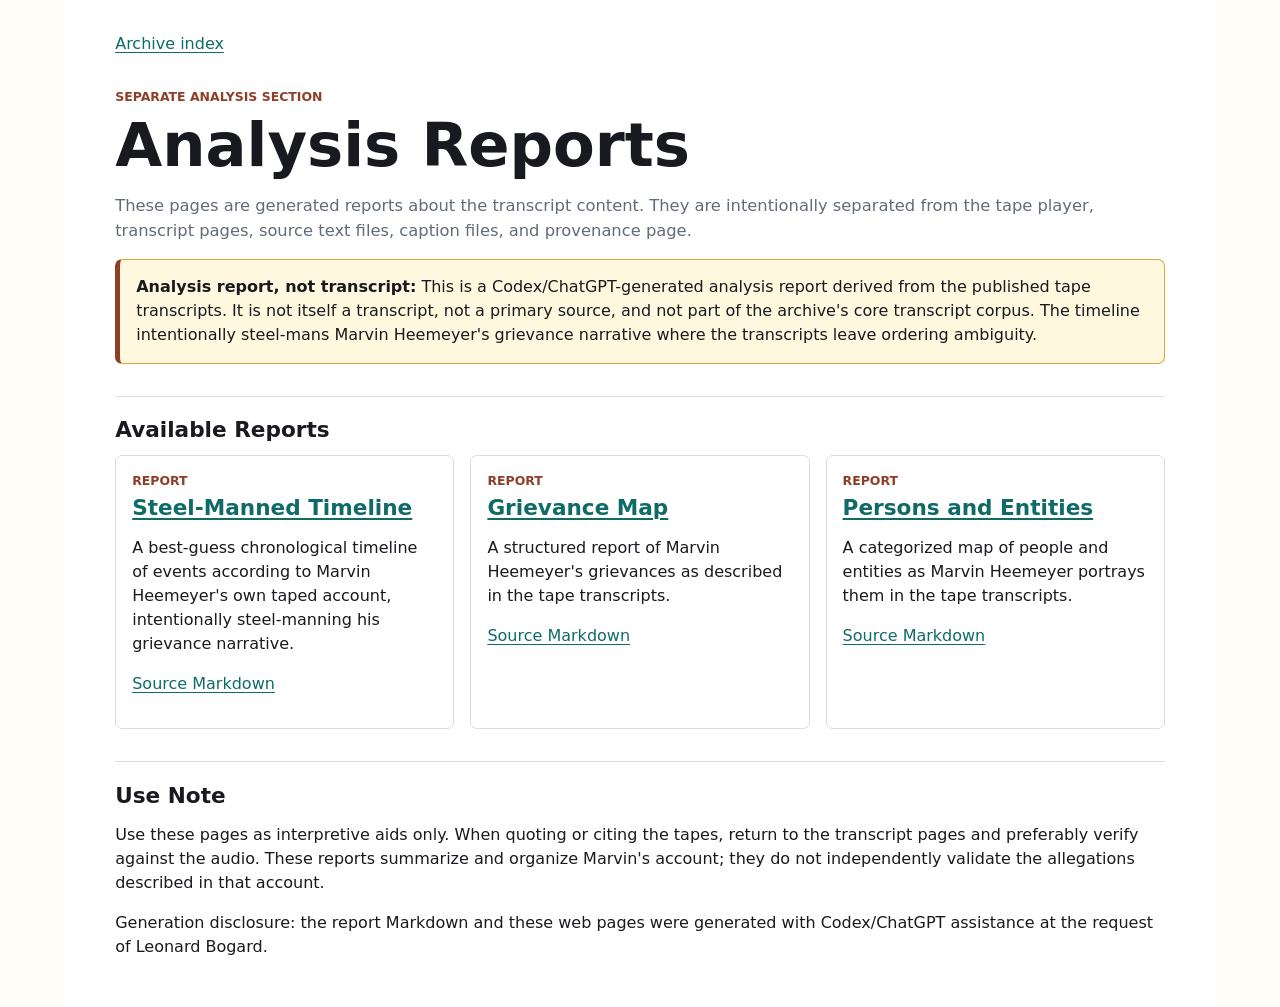
==== analysis/index.html @ ad07985a "Add Codex/ChatGPT Analysis/Report" ====
<!doctype html>
<html lang="en">
<head>
  <meta charset="utf-8">
  <meta name="viewport" content="width=device-width, initial-scale=1">
  <title>Killdozer Tapes - Analysis Reports</title>
  <meta name="description" content="Separate Codex/ChatGPT-generated analysis reports based on the Killdozer tape transcripts.">
  <link rel="stylesheet" href="../styles.css">
  <script type="application/ld+json">{"@context": "https://schema.org", "@type": "CollectionPage", "name": "Killdozer Tapes Analysis Reports", "description": "Separate Codex/ChatGPT-generated analysis reports based on the Killdozer tape transcripts.", "creator": "Codex/ChatGPT with Leonard Bogard", "hasPart": ["timeline.html", "grievances.html", "persons-entities.html"]}</script>
</head>
<body class="transcript-page analysis-page">
  <main class="transcript-document provenance-document analysis-document">
    <nav class="crumbs"><a href="../index.html">Archive index</a></nav>
    <header>
      <p class="eyebrow">Separate analysis section</p>
      <h1>Analysis Reports</h1>
      <p class="lede">These pages are generated reports about the transcript content. They are intentionally separated from the tape player, transcript pages, source text files, caption files, and provenance page.</p>
    </header>
    <aside class="analysis-warning" aria-label="Analysis report notice">
      <strong>Analysis report, not transcript:</strong> This is a Codex/ChatGPT-generated analysis report derived from the published tape transcripts. It is not itself a transcript, not a primary source, and not part of the archive&#x27;s core transcript corpus. The timeline intentionally steel-mans Marvin Heemeyer&#x27;s grievance narrative where the transcripts leave ordering ambiguity.
    </aside>
    <section>
      <h2>Available Reports</h2>
      <div class="analysis-card-grid">
        <article class="analysis-card">
        <p class="eyebrow">Report</p>
        <h2><a href="timeline.html">Steel-Manned Timeline</a></h2>
        <p>A best-guess chronological timeline of events according to Marvin Heemeyer&#x27;s own taped account, intentionally steel-manning his grievance narrative.</p>
        <p><a href="marvin-timeline.md">Source Markdown</a></p>
      </article>
<article class="analysis-card">
        <p class="eyebrow">Report</p>
        <h2><a href="grievances.html">Grievance Map</a></h2>
        <p>A structured report of Marvin Heemeyer&#x27;s grievances as described in the tape transcripts.</p>
        <p><a href="marvin-grievances.md">Source Markdown</a></p>
      </article>
<article class="analysis-card">
        <p class="eyebrow">Report</p>
        <h2><a href="persons-entities.html">Persons and Entities</a></h2>
        <p>A categorized map of people and entities as Marvin Heemeyer portrays them in the tape transcripts.</p>
        <p><a href="marvin-persons-entities.md">Source Markdown</a></p>
      </article>
      </div>
    </section>
    <section>
      <h2>Use Note</h2>
      <p>Use these pages as interpretive aids only. When quoting or citing the tapes, return to the transcript pages and preferably verify against the audio. These reports summarize and organize Marvin's account; they do not independently validate the allegations described in that account.</p>
      <p>Generation disclosure: the report Markdown and these web pages were generated with Codex/ChatGPT assistance at the request of Leonard Bogard.</p>
    </section>
  </main>
</body>
</html>
---- styles.css ----
:root {
  color-scheme: light;
  --ink: #181a1f;
  --muted: #626b78;
  --line: #d8dde5;
  --paper: #f7f5ef;
  --panel: #ffffff;
  --accent: #0f6b68;
  --accent-2: #8f3f28;
  --mark: #f5d36c;
  --shadow: 0 18px 55px rgba(26, 31, 39, 0.12);
}

* {
  box-sizing: border-box;
}

html {
  scroll-behavior: smooth;
}

body {
  margin: 0;
  background: var(--paper);
  color: var(--ink);
  font-family: Inter, ui-sans-serif, system-ui, -apple-system, BlinkMacSystemFont, "Segoe UI", sans-serif;
  line-height: 1.5;
}

a {
  color: var(--accent);
  text-decoration-thickness: 0.08em;
  text-underline-offset: 0.16em;
}

button,
input {
  font: inherit;
}

.skip-link {
  left: 1rem;
  position: absolute;
  top: -4rem;
}

.skip-link:focus {
  top: 1rem;
  z-index: 10;
}

.archive-shell {
  min-height: 100vh;
}

.mast {
  align-items: end;
  background: linear-gradient(180deg, #fffaf0 0%, #ece8dc 100%);
  border-bottom: 1px solid var(--line);
  display: grid;
  gap: 2rem;
  grid-template-columns: minmax(0, 1fr) auto;
  padding: 3rem clamp(1rem, 4vw, 4rem) 2rem;
}

.eyebrow {
  color: var(--accent-2);
  font-size: 0.78rem;
  font-weight: 800;
  letter-spacing: 0;
  margin: 0 0 0.45rem;
  text-transform: uppercase;
}

h1,
h2 {
  letter-spacing: 0;
  line-height: 1.05;
  margin: 0;
}

h1 {
  font-size: clamp(2.4rem, 7vw, 5.8rem);
}

h2 {
  font-size: 1.6rem;
}

.mast-copy,
.lede {
  color: var(--muted);
  font-size: 1.02rem;
  max-width: 62rem;
}

.provenance-callout {
  border-left: 4px solid var(--accent-2);
  color: var(--ink);
  margin-top: 1rem;
  padding-left: 1rem;
}

.mast-links {
  margin-top: 1rem;
}

.archive-stats {
  display: grid;
  gap: 0.75rem;
  grid-template-columns: repeat(3, minmax(7rem, 1fr));
  margin: 0;
}

.archive-stats div {
  border-left: 3px solid var(--accent);
  padding-left: 0.8rem;
}

.archive-stats dt {
  color: var(--muted);
  font-size: 0.8rem;
}

.archive-stats dd {
  font-size: 1.55rem;
  font-weight: 800;
  margin: 0;
}

.workbench {
  display: grid;
  grid-template-columns: minmax(18rem, 23rem) minmax(0, 1fr);
  min-height: 72vh;
}

.rail {
  background: #23272f;
  color: #f4f0e8;
  padding: 1rem;
}

.search-box {
  margin-bottom: 1rem;
}

.search-box label {
  display: block;
  font-size: 0.8rem;
  font-weight: 800;
  margin-bottom: 0.4rem;
}

.search-box input {
  background: #ffffff;
  border: 1px solid transparent;
  border-radius: 6px;
  color: var(--ink);
  min-height: 2.75rem;
  padding: 0.7rem 0.8rem;
  width: 100%;
}

.recording-list {
  display: grid;
  gap: 0.55rem;
}

.recording-card {
  background: rgba(255, 255, 255, 0.07);
  border: 1px solid rgba(255, 255, 255, 0.12);
  border-radius: 7px;
  color: inherit;
  cursor: pointer;
  min-height: 4.2rem;
  padding: 0.75rem;
  text-align: left;
  width: 100%;
}

.recording-card.active,
.recording-card:focus-visible {
  background: #fff;
  color: var(--ink);
  outline: 2px solid var(--mark);
  outline-offset: 2px;
}

.recording-title,
.recording-meta {
  display: block;
}

.recording-title {
  font-weight: 800;
}

.recording-meta {
  color: currentColor;
  font-size: 0.82rem;
  opacity: 0.74;
}

.reader {
  display: grid;
  grid-template-rows: auto auto auto minmax(0, 1fr);
  min-width: 0;
}

.reader-head {
  align-items: start;
  background: var(--panel);
  border-bottom: 1px solid var(--line);
  display: grid;
  gap: 1rem;
  grid-template-columns: minmax(0, 1fr) auto;
  padding: 1.3rem clamp(1rem, 3vw, 2rem);
}

.muted {
  color: var(--muted);
}

.resource-row {
  align-items: center;
  display: flex;
  flex-wrap: wrap;
  gap: 0.55rem;
}

.resource-row a {
  background: #edf4f3;
  border: 1px solid #c7dcda;
  border-radius: 999px;
  color: #063f3d;
  font-size: 0.86rem;
  font-weight: 800;
  padding: 0.42rem 0.7rem;
  text-decoration: none;
}

.unpublished-resource,
.unpublished-artifact {
  color: var(--muted);
  font-size: 0.86rem;
}

.unpublished-resource {
  background: #f4f1ed;
  border: 1px dashed #cfc6ba;
  border-radius: 999px;
  display: inline-flex;
  font-weight: 800;
  padding: 0.42rem 0.7rem;
}

.player-panel {
  background: #101317;
  padding: 1rem clamp(1rem, 3vw, 2rem);
}

audio {
  display: block;
  width: 100%;
}

.progress-line {
  background: rgba(255, 255, 255, 0.16);
  height: 0.3rem;
  margin-top: 0.8rem;
  overflow: hidden;
}

#progress-fill {
  background: var(--mark);
  display: block;
  height: 100%;
  width: 0;
}

.toolbar {
  align-items: center;
  background: #fbfaf7;
  border-bottom: 1px solid var(--line);
  display: flex;
  gap: 0.55rem;
  min-height: 3.6rem;
  padding: 0.65rem clamp(1rem, 3vw, 2rem);
}

.icon-button,
.tool-toggle {
  border: 1px solid var(--line);
  border-radius: 6px;
  cursor: pointer;
  min-height: 2.35rem;
  padding: 0.45rem 0.7rem;
}

.icon-button {
  aspect-ratio: 1.45 / 1;
  background: var(--panel);
  font-weight: 800;
}

.tool-toggle {
  background: #eaf2f1;
  color: #063f3d;
  font-weight: 800;
}

.tool-toggle[aria-pressed="false"] {
  background: #f4ece8;
  color: #6d2b1d;
}

.transcript {
  background: var(--panel);
  overflow: auto;
  padding: 1rem clamp(1rem, 3vw, 2rem) 4rem;
}

.cue {
  border-left: 3px solid transparent;
  display: grid;
  gap: 1rem;
  grid-template-columns: 4.5rem minmax(0, 1fr);
  margin: 0;
  padding: 0.65rem 0.4rem;
}

.cue + .cue {
  border-top: 1px solid #eceff3;
}

.cue.active {
  background: #fff8df;
  border-left-color: var(--accent-2);
}

.cue-time {
  background: transparent;
  border: 0;
  color: var(--accent);
  cursor: pointer;
  font-variant-numeric: tabular-nums;
  font-weight: 800;
  padding: 0;
  text-align: left;
}

mark {
  background: var(--mark);
  color: inherit;
  padding: 0 0.08em;
}

.bot-index,
.transcript-document {
  margin: 0 auto;
  max-width: 72rem;
  padding: 2rem clamp(1rem, 4vw, 4rem);
}

.bot-index {
  border-top: 1px solid var(--line);
}

.bot-index ul {
  columns: 2;
  padding-left: 1.2rem;
}

.transcript-page {
  background: #fffdf8;
}

.transcript-document {
  background: var(--panel);
  min-height: 100vh;
}

.crumbs {
  margin-bottom: 2rem;
}

.crawler-transcript {
  border-top: 1px solid var(--line);
  margin-top: 1.5rem;
  padding-top: 1rem;
}

.provenance-note {
  background: #fff8df;
  border: 1px solid #ead592;
  border-radius: 7px;
  margin: 1rem 0;
  padding: 0.9rem 1rem;
}

.analysis-entry {
  background: #fffdf8;
}

.analysis-warning {
  background: #fff8df;
  border: 1px solid #d8a63a;
  border-left: 5px solid var(--accent-2);
  border-radius: 7px;
  margin: 1rem 0 1.25rem;
  padding: 0.95rem 1rem;
}

.analysis-nav {
  border-bottom: 1px solid var(--line);
  margin-bottom: 1.5rem;
  padding-bottom: 1rem;
}

.analysis-card-grid {
  display: grid;
  gap: 1rem;
  grid-template-columns: repeat(3, minmax(0, 1fr));
}

.analysis-card {
  background: #fff;
  border: 1px solid var(--line);
  border-radius: 7px;
  padding: 1rem;
}

.analysis-card h2 {
  font-size: 1.15rem;
}

.analysis-document h1 {
  font-size: clamp(2rem, 5vw, 3.8rem);
  margin-bottom: 1rem;
}

.analysis-document h3 {
  font-size: 1.05rem;
  margin-bottom: 0.45rem;
}

.crawler-transcript p {
  margin: 0;
  padding: 0.55rem 0;
}

.crawler-transcript p + p {
  border-top: 1px solid #edf0f4;
}

.time {
  font-weight: 800;
  margin-right: 0.65rem;
}

.provenance-document section {
  border-top: 1px solid var(--line);
  margin-top: 2rem;
  padding-top: 1.4rem;
}

.provenance-document h2 {
  font-size: 1.35rem;
  margin-bottom: 0.8rem;
}

.provenance-document ol {
  padding-left: 1.35rem;
}

.provenance-document li + li {
  margin-top: 0.55rem;
}

.table-wrap {
  overflow-x: auto;
}

table {
  border-collapse: collapse;
  min-width: 46rem;
  width: 100%;
}

th,
td {
  border-bottom: 1px solid var(--line);
  padding: 0.65rem 0.7rem;
  text-align: left;
  vertical-align: top;
}

th {
  background: #f1eee6;
  font-size: 0.86rem;
}

.evidence-figure {
  margin: 1.5rem 0 0;
}

.evidence-figure img {
  border: 1px solid var(--line);
  display: block;
  height: auto;
  max-width: 100%;
}

.evidence-figure figcaption {
  color: var(--muted);
  font-size: 0.9rem;
  margin-top: 0.45rem;
}

@media (max-width: 900px) {
  .mast,
  .workbench,
  .reader-head {
    grid-template-columns: 1fr;
  }

  .archive-stats {
    grid-template-columns: repeat(3, minmax(0, 1fr));
  }

  .rail {
    position: static;
  }

  .recording-list {
    grid-template-columns: repeat(2, minmax(0, 1fr));
  }

  .analysis-card-grid {
    grid-template-columns: 1fr;
  }
}

@media (max-width: 620px) {
  .mast {
    padding-top: 2rem;
  }

  .archive-stats,
  .recording-list,
  .cue {
    grid-template-columns: 1fr;
  }

  .bot-index ul {
    columns: 1;
  }

  .resource-row a,
  .unpublished-resource {
    flex: 1 1 auto;
    text-align: center;
  }
}
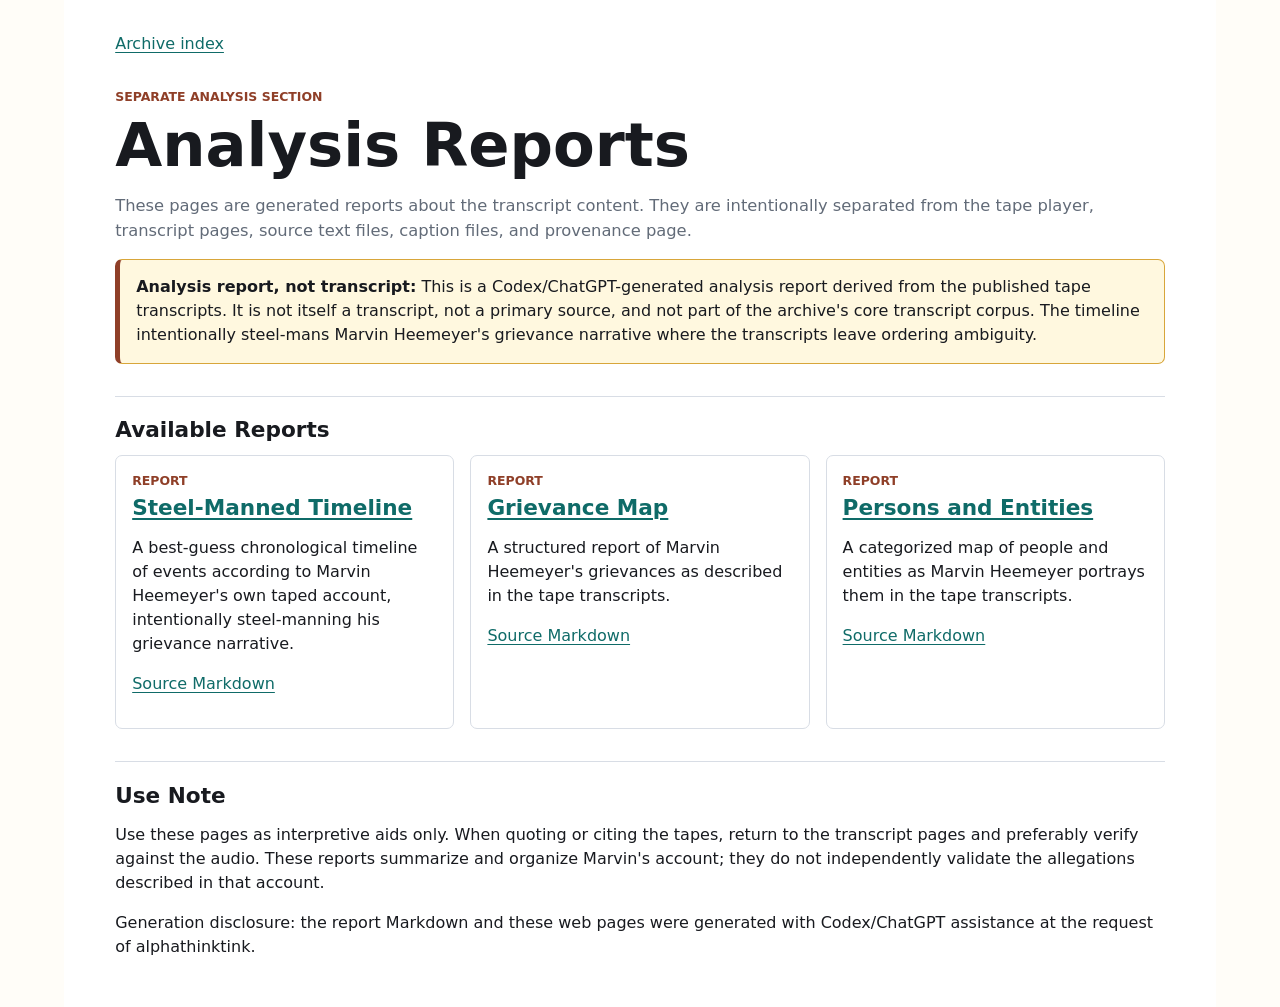
==== commit f2d94ae4: "Use repo handle in attribution" ====
--- a/analysis/index.html
+++ b/analysis/index.html
@@ -5,8 +5,10 @@
   <meta name="viewport" content="width=device-width, initial-scale=1">
   <title>Killdozer Tapes - Analysis Reports</title>
   <meta name="description" content="Separate Codex/ChatGPT-generated analysis reports based on the Killdozer tape transcripts.">
+  <link rel="icon" href="../favicon.svg" type="image/svg+xml">
+  <link rel="alternate icon" href="../favicon.ico">
   <link rel="stylesheet" href="../styles.css">
-  <script type="application/ld+json">{"@context": "https://schema.org", "@type": "CollectionPage", "name": "Killdozer Tapes Analysis Reports", "description": "Separate Codex/ChatGPT-generated analysis reports based on the Killdozer tape transcripts.", "creator": "Codex/ChatGPT with Leonard Bogard", "hasPart": ["timeline.html", "grievances.html", "persons-entities.html"]}</script>
+  <script type="application/ld+json">{"@context": "https://schema.org", "@type": "CollectionPage", "name": "Killdozer Tapes Analysis Reports", "description": "Separate Codex/ChatGPT-generated analysis reports based on the Killdozer tape transcripts.", "creator": "Codex/ChatGPT with alphathinktink", "hasPart": ["timeline.html", "grievances.html", "persons-entities.html"]}</script>
 </head>
 <body class="transcript-page analysis-page">
   <main class="transcript-document provenance-document analysis-document">
@@ -45,7 +47,7 @@
     <section>
       <h2>Use Note</h2>
       <p>Use these pages as interpretive aids only. When quoting or citing the tapes, return to the transcript pages and preferably verify against the audio. These reports summarize and organize Marvin's account; they do not independently validate the allegations described in that account.</p>
-      <p>Generation disclosure: the report Markdown and these web pages were generated with Codex/ChatGPT assistance at the request of Leonard Bogard.</p>
+      <p>Generation disclosure: the report Markdown and these web pages were generated with Codex/ChatGPT assistance at the request of alphathinktink.</p>
     </section>
   </main>
 </body>
